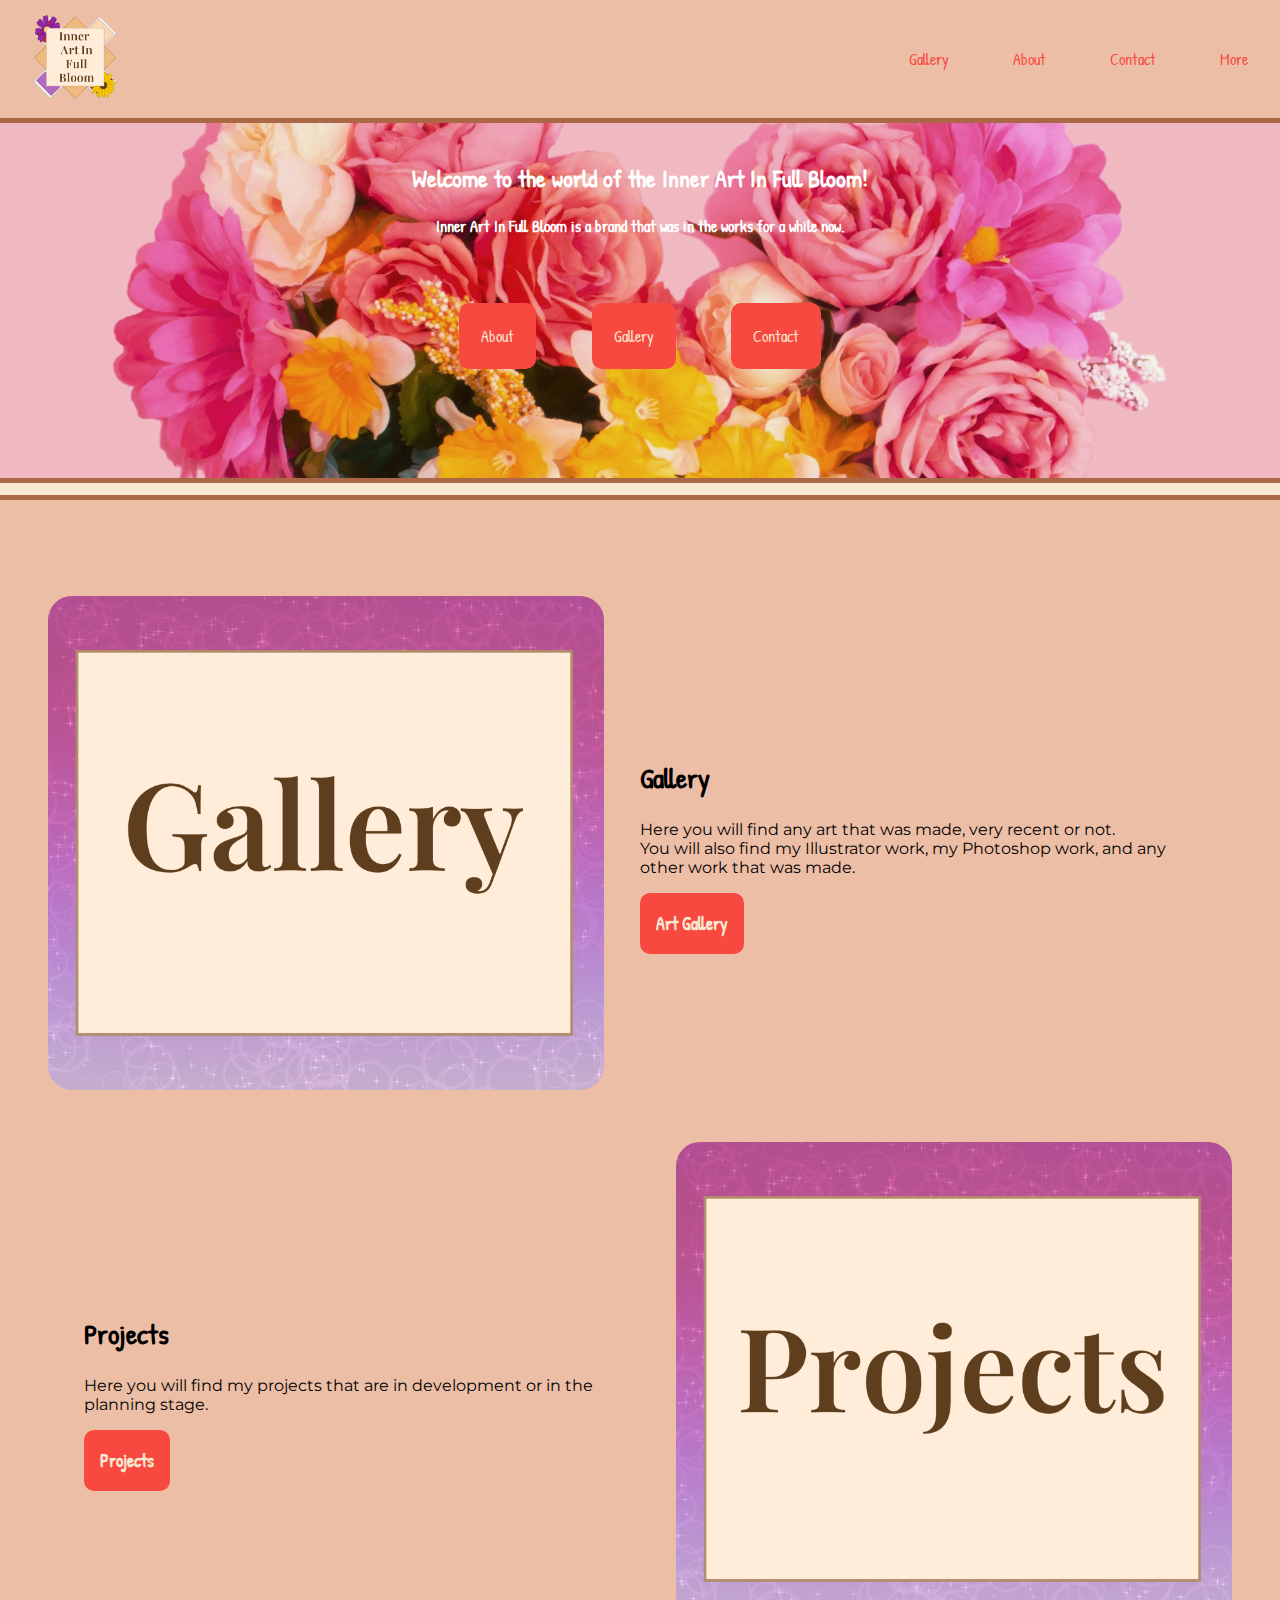
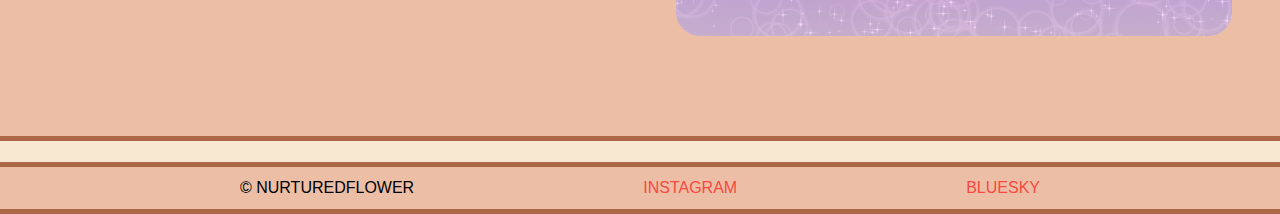
==== work-site/work-portfolio-site/index.html @ b7d17eaa "innerartinfullbloom-seven" ====
<!DOCTYPE html>
<html lang="en">
    <head>
        <meta charset="UTF-8">
        <meta name="viewport" content="width=device-width, initial-scale=1.0">
        <title>Home Page | Inner Art In Full Bloom</title>
        <link rel="stylesheet" href="https://cdnjs.cloudflare.com/ajax/libs/font-awesome/6.2.0/css/all.min.css" integrity="sha512-xh6O/CkQoPOWDdYTDqeRdPCVd1SpvCA9XXcUnZS2FmJNp1coAFzvtCN9BmamE+4aHK8yyUHUSCcJHgXloTyT2A==" crossorigin="anonymous" referrerpolicy="no-referrer" />
        <link href="css/style.css" rel="stylesheet">
    </head>
    <body>
        <div id="navbar">
            <a href="index.html" id="logo">
                <img
                    src="images/Inner Art In Full Bloom Logo (Final).png"
                    alt="inner art in full bloom logo"
                >
            </a>
            <div class="dropdown-container">
                <a href="gallery.html">Gallery</a>
            </div>
            <div class="dropdown-container">
                <a href="#">About <i class="fa-solid fa-chevron-down"></i></a>
                <div class="dropdown-menu">
                    <a href="about.html">About</a>
                    <a href="#">Tools & Programs Used</a>
                </div>
            </div>
            <a href="#">Contact</a>
            <div class="dropdown-container">
                <a href="#">More <i class="fa-solid fa-chevron-down"></i></a>
                <div class="dropdown-menu">
                    <a href="#">Projects</a>
                    <a href="#">Freelance Work</a>
                </div>
            </div>
        </div>
        <div id="hero">
            <div class="hero-content">
                <h2>
                    Welcome to the world of the
                    Inner Art In Full Bloom!
                </h2>
                <h4>
                    Inner Art In Full Bloom is a brand
                    that was in the works for a while
                    now.
                </h4>
                <div>
                    <a href="about.html">About</a>
                    <a href="gallery.html">Gallery</a>
                    <a href="#">Contact</a>
                </div>
            </div>
        </div>
        <div id="main-section">
            <div class="single-column">
                <div class="side-by-side">
                    <div class="image-container">
                        <img
                            src="images/gallery_section_image.png"
                            alt="art gallery section image"
                        >
                    </div>
                    <div class="text-container">
                        <h2>Gallery</h2>
                        <p>
                            Here you will find any
                            art that was made,
                            very recent or not.
                            <br>
                            You will also find my
                            Illustrator work, my
                            Photoshop work, and
                            any other work that
                            was made.
                        </p>
                        <a href="#">Art Gallery</a>
                    </div>
                </div>
                <div class="side-by-side">
                    <div class="text-container">
                        <h2>Projects</h2>
                        <p>
                            Here you will find my
                            projects that are in
                            development or in the
                            planning stage.
                        </p>
                        <a href="#">Projects</a>
                    </div>
                    <div class="image-container">
                        <img
                            src="images/project_section_image.png"
                            alt="projects section image"
                        >
                    </div>
                </div>
            </div>
        </div>
        <div class="spacer"></div>
        <div id="footer">
            <div id="footer-navbar">
                <span>&copy; NURTUREDFLOWER</span>
                <a href="https://www.instagram.com/innerartinfullbloom/">
                    INSTAGRAM
                </a>
                <a href="https://bsky.app/profile/artinfullbloom.bsky.social">
                    BLUESKY
                </a>
            </div>
        </div>
    </body>
</html>
---- work-site/work-portfolio-site/css/style.css ----
@import url('https://fonts.googleapis.com/css2?family=Bodoni+Moda+SC:ital,opsz,wght@0,6..96,400..900;1,6..96,400..900&family=Cormorant+Garamond&family=Crimson+Text&family=Englebert&family=Karma&family=Lobster&family=Lugrasimo&family=Mate&family=Montserrat:ital,wght@0,100..900;1,100..900&family=Patrick+Hand&family=Patrick+Hand+SC&family=Sofia&display=swap');

* {
    box-sizing: border-box;
}

body {
    margin: 0px;
    font-family: sans-serif;
}

body {
    background-color: #f8e7d1;
}

#navbar {
    font-family: "Patrick Hand", serif;
    font-weight: 400;
    font-style: normal;
    background-color: #EDBEA6;
    display: flex;
    align-items: center;
    border-bottom: 5px solid #ac6846;
}

#navbar a {
    display: inline-block;
    text-decoration: none;
    color: #F84941;
    padding: 48px 32px;
}

#navbar #logo {
    margin-right: auto;
    padding-top: 13px;
    padding-bottom: 12px;
}

#navbar #logo img {
    width: 86px;
}

#navbar a:hover {
    background-color: #f8e7d1;
    margin: 0px;
}

.dropdown-container {
    position: relative;
}

.dropdown-menu {
    position: absolute;
    opacity: 0;
    visibility: hidden;
    transition: 
        opacity 0.25s,
        visibility 0.25s;
}

.dropdown-container:last-child .dropdown-menu {
    right: 0px;
}

.dropdown-container:hover .dropdown-menu {
    opacity: 1;
    visibility: visible;
}

.dropdown-menu a {
    background-color: #f8e7d1;
    width: 100%;
    min-width: 200px;
}

#navbar .dropdown-menu a:hover {
    background: #f8d6c5;
}

#hero {
    background-image: url("../images/center_hero.png");
    height: 40vh;
    background-size: cover;
    background-position: center center;
    display: flex;
    justify-content: center;
    align-items: center;
    border-bottom: 5px solid #ac6846;
}

#hero .hero-content {
    text-align: center;
    color: white;
    font-family: "Patrick Hand", serif;
    font-weight: 400;
    font-style: normal;
}

#hero a {
    display: inline-block;
    background-color: #F84941;
    color: #f8e7d1;
    text-decoration: none;
    padding: 22px;
    margin: 5vh 2vw 10vh;
    border-radius: 10px;
}

#hero a:hover {
    background-color: #ac352e;
}

.single-column {
    min-width: 600px;
    max-width: 1200px;
    margin: 0px auto;
}

#main-section {
    background-color: #EDBEA6;
    padding: 48px;
    margin-top: 12px;
    margin-bottom: 12px;
    border-top: 5px solid #ac6846;
    border-bottom: 5px solid #ac6846;
}

.side-by-side {
    display: flex;
    align-items: center;
    margin: 48px 0px;
}

.side-by-side .image-container {
    flex: 1;
}

.side-by-side .text-container {
    flex: 1;
    padding: 36px;
    font-family: "Patrick Hand", serif;
    font-weight: 400;
    font-style: normal;
}

.side-by-side .image-container img {
    width: 100%;
    border-radius: 24px;
}

.side-by-side .text-container h2 {
    font-size: 28px;
}

.side-by-side .text-container p {
    font-size: 16px;
    font-family: "Montserrat", sans-serif;
    font-optical-sizing: auto;
    font-weight: normal;
    font-style: normal;
}

.side-by-side .text-container a {
    font-size: 18px;
    font-weight: bold;
    text-decoration: none;
    display: inline-block;
    background-color: #F84941;
    color: #f8e7d1;
    padding: 18px 16px;
    border-radius: 10px;
}

.side-by-side .text-container a:hover {
    background-color: #ac352e;
}

.center-column {
    background-color: #EDBEA6;
    width: 500px;
    margin: 0px auto;
    padding: 0px 24px;
    border-radius: 24px;
}

.center-column h1 {
    font-family: "Patrick Hand", serif;
    font-weight: bold;
    font-style: normal;
    text-align: center;
    padding-top: 24px;
    margin-top: 36px;
}

.center-column img {
    width: 100%;
    height: 100%;
    border-radius: 100%;
    padding: 16px;
}

.center-column p {
    font-family: "Montserrat", sans-serif;
    font-optical-sizing: auto;
    font-weight: normal;
    font-style: normal;
    font-size: 18px;
    text-align: center;
    margin: 10px;
    padding: 24px;
}

#layout {
    max-width: 800px;
    margin: 48px auto;
    text-align: center;
}

#layout h1 {
    font-family: "Patrick Hand", serif;
    font-weight: bold;
    font-style: normal;
    font-size: 38px;
}

#layout h3 {
    font-family: "Patrick Hand", serif;
    font-weight: bolder;
    font-style: normal;
    font-size: 24px;
}

#layout p {
    font-family: "Montserrat", sans-serif;
    font-optical-sizing: auto;
    font-weight: normal;
    font-style: normal;
}

.gallery {
    columns: 3 auto;
    column-gap: 24px;
}

.gallery img {
    width: 100%;
    margin-bottom: 24px;
}

.web-dev-gallery {
    display: grid;
    grid-template-columns: 1fr 1fr 1fr;
    gap: 24px;
    padding: 24px;
}

.web-dev-gallery .button {
    display: flex;
    justify-content: center;
    gap: 25px;
    padding-top: 24px;
}

.web-dev-gallery a {
    text-decoration: none;
    display: inline-block;
    color: #f8e7d1;
    background-color: #F84941;
    padding: 18px;
    border-radius: 10px;
}

.web-dev-gallery a:hover {
    background-color: #ac352e;
}

.web-dev-gallery img {
    width: 100%;
}

.spacer {
    height: 1vh;
}

#footer {
    background-color: #EDBEA6;
    padding: 12px;
    border-top: 5px solid #ac6846;
    border-bottom: 5px solid #ac6846;
}

#footer a {
    text-decoration: none;
    color: #F84941;
}

#footer-navbar {
    width: 800px;
    margin: 0px auto;
    display: flex;
    justify-content: space-between;
}
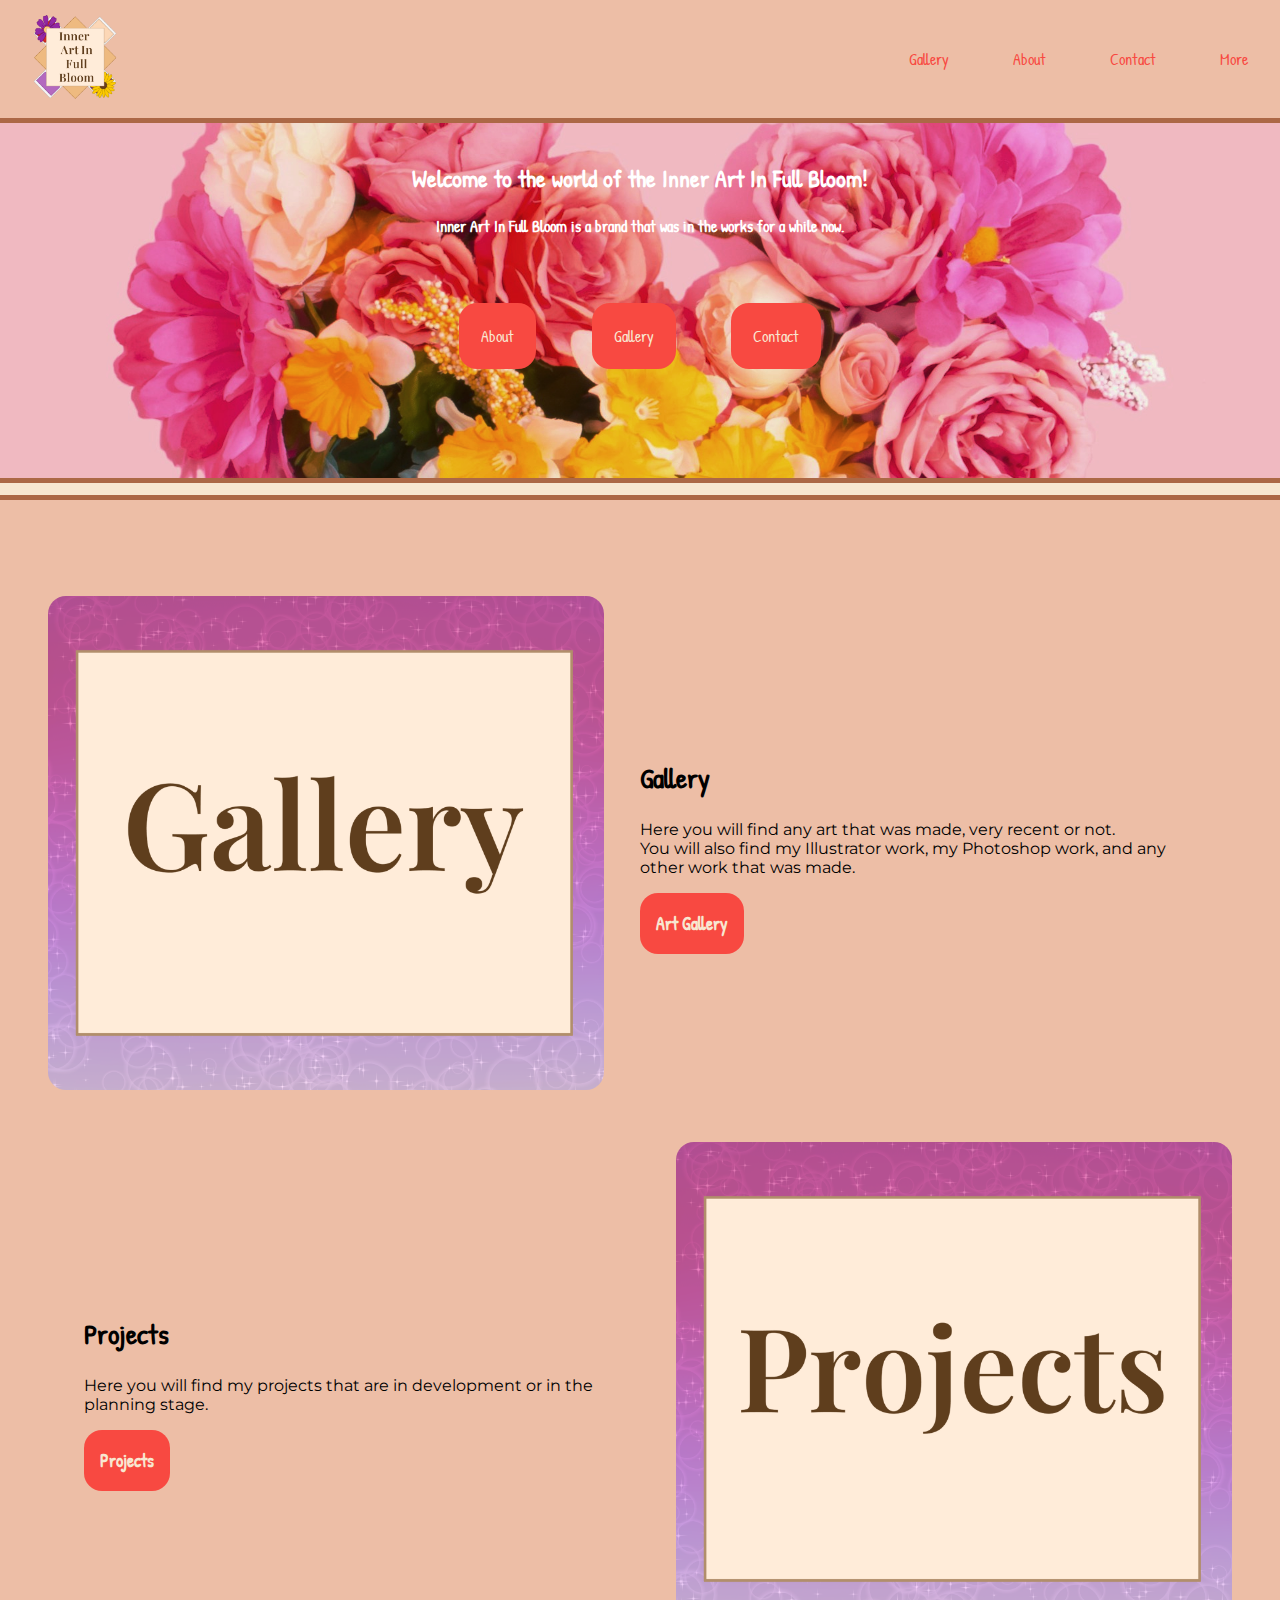
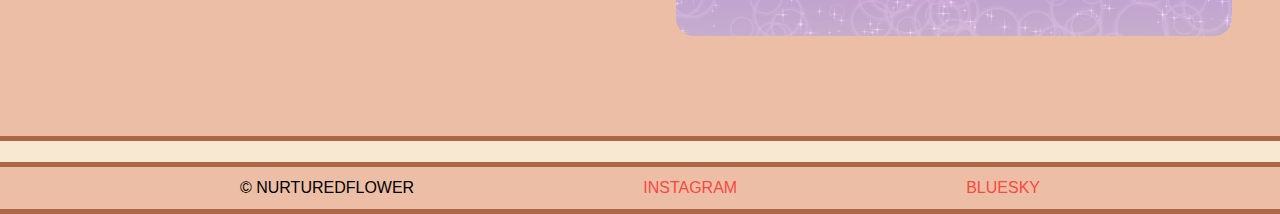
==== commit f66a5c18: "innerartinfullbloom-nine" ====
--- a/work-site/work-portfolio-site/index.html
+++ b/work-site/work-portfolio-site/index.html
@@ -22,7 +22,9 @@
                 <a href="#">About <i class="fa-solid fa-chevron-down"></i></a>
                 <div class="dropdown-menu">
                     <a href="about.html">About</a>
-                    <a href="#">Tools & Programs Used</a>
+                    <a href="tools-programs-used.html">
+                        Tools & Programs Used
+                    </a>
                 </div>
             </div>
             <a href="#">Contact</a>
--- a/work-site/work-portfolio-site/css/style.css
+++ b/work-site/work-portfolio-site/css/style.css
@@ -103,7 +103,7 @@
     text-decoration: none;
     padding: 22px;
     margin: 5vh 2vw 10vh;
-    border-radius: 10px;
+    border-radius: 18px;
 }
 
 #hero a:hover {
@@ -145,7 +145,7 @@
 
 .side-by-side .image-container img {
     width: 100%;
-    border-radius: 24px;
+    border-radius: 18px;
 }
 
 .side-by-side .text-container h2 {
@@ -168,7 +168,7 @@
     background-color: #F84941;
     color: #f8e7d1;
     padding: 18px 16px;
-    border-radius: 10px;
+    border-radius: 18px;
 }
 
 .side-by-side .text-container a:hover {
@@ -179,8 +179,8 @@
     background-color: #EDBEA6;
     width: 500px;
     margin: 0px auto;
-    padding: 0px 24px;
-    border-radius: 24px;
+    padding: 0px 32px;
+    border-radius: 14px;
 }
 
 .center-column h1 {
@@ -188,15 +188,17 @@
     font-weight: bold;
     font-style: normal;
     text-align: center;
-    padding-top: 24px;
-    margin-top: 36px;
+    padding-top: 12px;
+    padding-bottom: 12px;
+    margin-top: 18px;
+    margin-bottom: 18px;
 }
 
 .center-column img {
     width: 100%;
     height: 100%;
     border-radius: 100%;
-    padding: 16px;
+    padding: 18px;
 }
 
 .center-column p {
@@ -206,8 +208,8 @@
     font-style: normal;
     font-size: 18px;
     text-align: center;
-    margin: 10px;
-    padding: 24px;
+    margin-bottom: 18px;
+    padding-bottom: 18px;
 }
 
 #layout {
@@ -278,6 +280,49 @@
     width: 100%;
 }
 
+#card-section {
+    background-color: #EDBEA6;
+    color: white;
+    padding: 24px;
+    border-top: 5px solid #ac6846;
+    border-bottom: 5px solid #ac6846;
+}
+
+.card-container {
+    display: flex;
+    justify-content: space-between;
+}
+
+.card {
+    flex: 1;
+    border: 5px solid #ac6846;
+    padding: 32px;
+    text-align: center;
+    margin: 24px;
+}
+
+.card h3 {
+    font-family: "Patrick Hand", serif;
+    font-weight: bolder;
+    font-style: normal;
+    font-size: 24px;
+    margin: 0px;
+}
+
+.card p {
+    font-family: "Montserrat", sans-serif;
+    font-optical-sizing: auto;
+    font-weight: normal;
+    font-size: 16px;
+    margin: 24px 0px 0px;
+}
+
+.card img {
+    width: 100%;
+    padding: 18px;
+    border-radius: 32px;
+}
+
 .spacer {
     height: 1vh;
 }
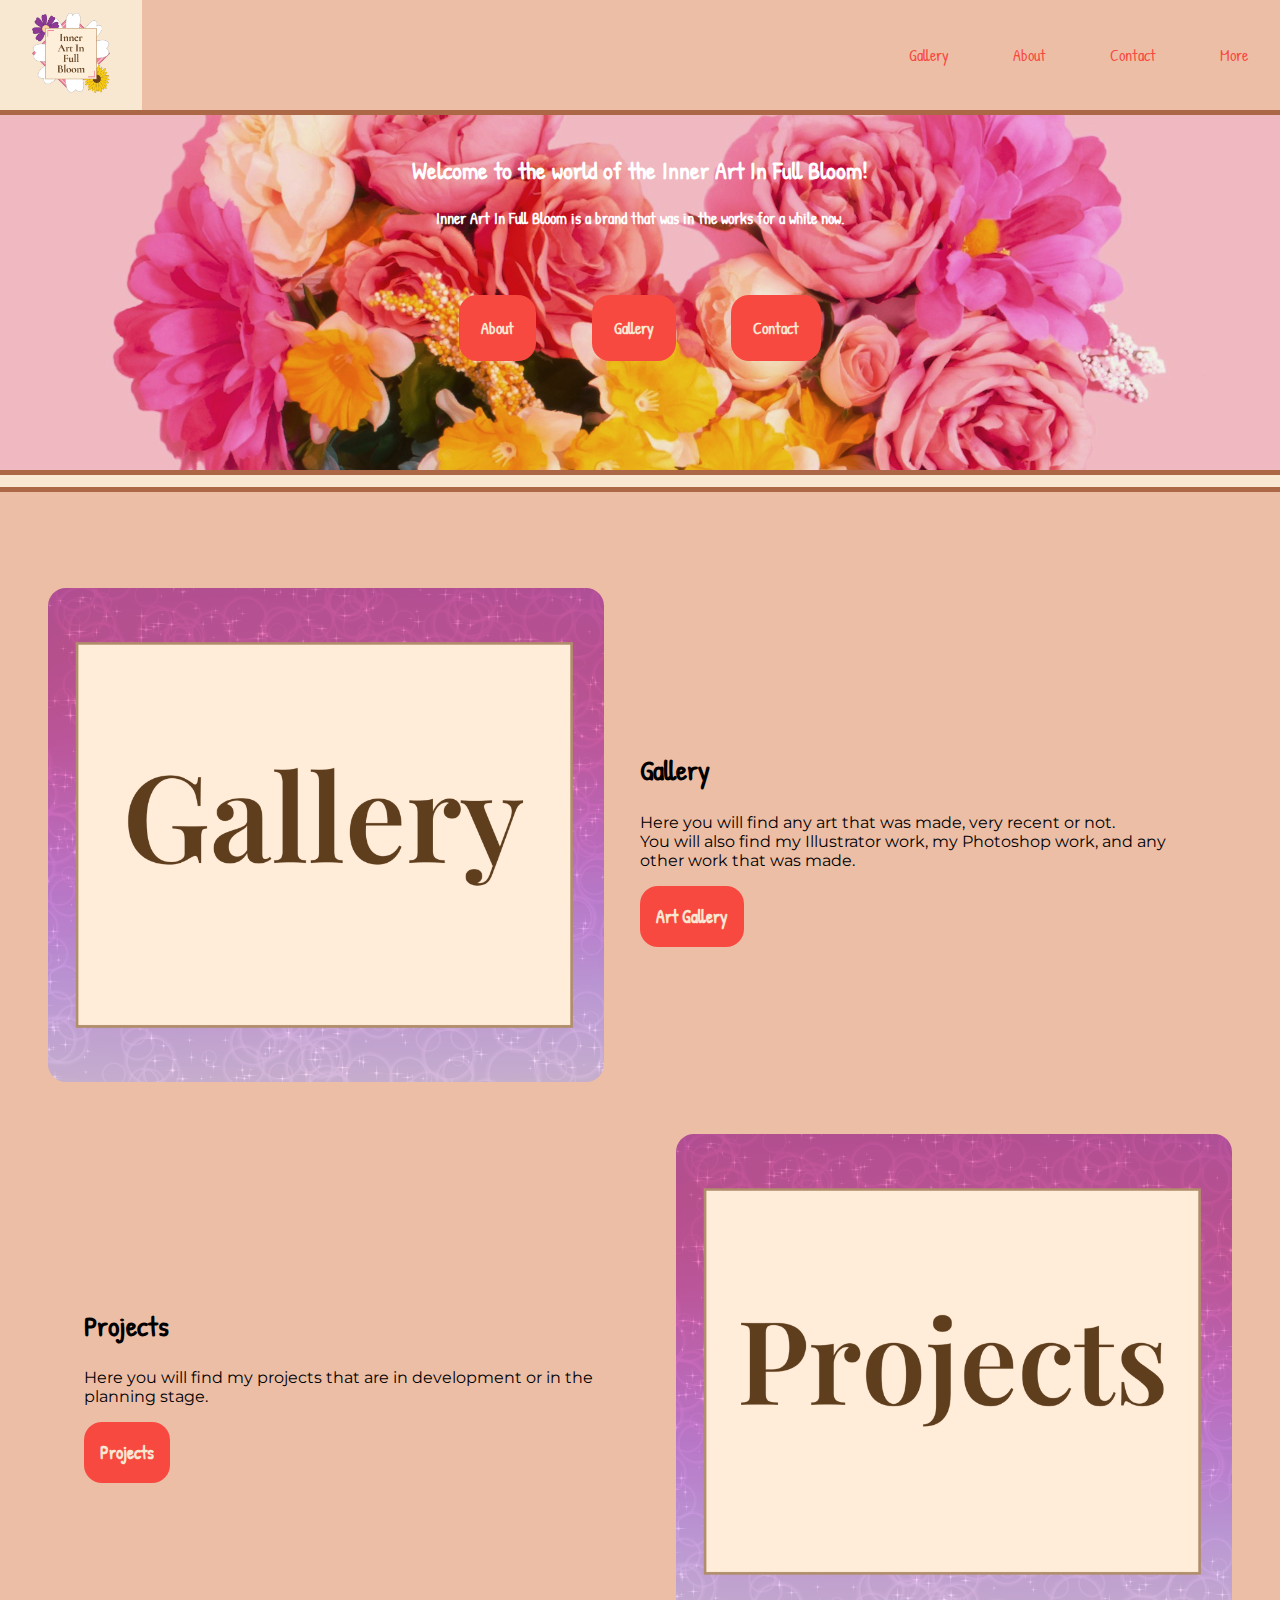
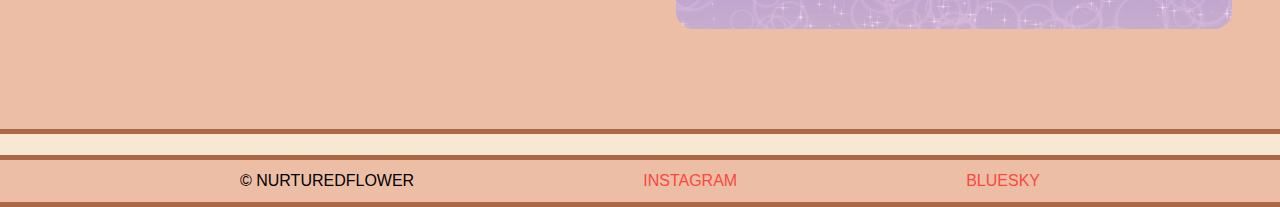
==== commit 95af3b34: "innerartinfullbloom-fifteen" ====
--- a/work-site/work-portfolio-site/index.html
+++ b/work-site/work-portfolio-site/index.html
@@ -11,7 +11,7 @@
         <div id="navbar">
             <a href="index.html" id="logo">
                 <img
-                    src="images/Inner Art In Full Bloom Logo (Final).png"
+                    src="images/PersonalBrandLogo_IWeilenmann.png"
                     alt="inner art in full bloom logo"
                 >
             </a>
@@ -27,7 +27,7 @@
                     </a>
                 </div>
             </div>
-            <a href="#">Contact</a>
+            <a href="contact.html">Contact</a>
             <div class="dropdown-container">
                 <a href="#">More <i class="fa-solid fa-chevron-down"></i></a>
                 <div class="dropdown-menu">
@@ -50,7 +50,7 @@
                 <div>
                     <a href="about.html">About</a>
                     <a href="gallery.html">Gallery</a>
-                    <a href="#">Contact</a>
+                    <a href="contact.html">Contact</a>
                 </div>
             </div>
         </div>
--- a/work-site/work-portfolio-site/css/style.css
+++ b/work-site/work-portfolio-site/css/style.css
@@ -15,8 +15,9 @@
 
 #navbar {
     font-family: "Patrick Hand", serif;
-    font-weight: 400;
-    font-style: normal;
+    font-weight: normal;
+    font-style: normal;
+    font-size: 16px;
     background-color: #EDBEA6;
     display: flex;
     align-items: center;
@@ -27,7 +28,7 @@
     display: inline-block;
     text-decoration: none;
     color: #F84941;
-    padding: 48px 32px;
+    padding: 43px 32px;
 }
 
 #navbar #logo {
@@ -37,7 +38,7 @@
 }
 
 #navbar #logo img {
-    width: 86px;
+    width: 78px;
 }
 
 #navbar a:hover {
@@ -92,7 +93,7 @@
     text-align: center;
     color: white;
     font-family: "Patrick Hand", serif;
-    font-weight: 400;
+    font-weight: bold;
     font-style: normal;
 }
 
@@ -213,7 +214,7 @@
 }
 
 #layout {
-    max-width: 800px;
+    max-width: 650px;
     margin: 48px auto;
     text-align: center;
 }
@@ -264,6 +265,9 @@
 }
 
 .web-dev-gallery a {
+    font-family: "Patrick Hand", serif;
+    font-weight: bold;
+    font-style: normal;
     text-decoration: none;
     display: inline-block;
     color: #f8e7d1;
@@ -323,6 +327,47 @@
     border-radius: 32px;
 }
 
+form {
+    background-color: #EDBEA6;
+    padding: 36px;
+    border: 2px solid #ac6846;
+    border-radius: 10px;
+}
+
+form div label {
+    display: block;
+    margin-bottom: 8px;
+    font-weight: bold;
+}
+
+input,
+select,
+textarea {
+    padding: 12px;
+    width: 100%;
+    box-sizing: border-box;
+    border: 1px solid #ac6846;
+    margin-bottom: 16px;
+}
+
+textarea {
+    font-family: sans-serif;
+}
+
+input[type=submit] {
+    width: auto;
+    background-color: #F84941;
+    color: white;
+    border: 0;
+    border-radius: 10px;
+    min-width: 75px;
+}
+
+input:not(:focus):not(:placeholder-shown):invalid {
+    background-color: lightcoral;
+    border: 2px solid red;
+}
+
 .spacer {
     height: 1vh;
 }
@@ -344,4 +389,42 @@
     margin: 0px auto;
     display: flex;
     justify-content: space-between;
+}
+
+/* Tablet Breakpoint */
+@media screen and (max-width: 768px) and (min-width: 481px) {
+    #navbar {
+        flex-direction: column;
+        align-items: center;
+    }
+
+    #navbar #logo {
+        margin-right: 0px;
+    }
+
+    #navbar a {
+        width: 100%;
+        text-align: center;
+    }
+
+    #navbar .dropdown-menu a:hover {
+        width: 100%;
+        text-align: center;
+    }
+
+    #hero {
+        flex-direction: column;
+    }
+
+    #hero .hero-content {
+        position: relative;
+    }
+
+    #hero .hero-content h2 {
+        font-size: 34px;
+    }
+
+    #hero .hero-content h4 {
+        font-size: 20px;
+    }
 }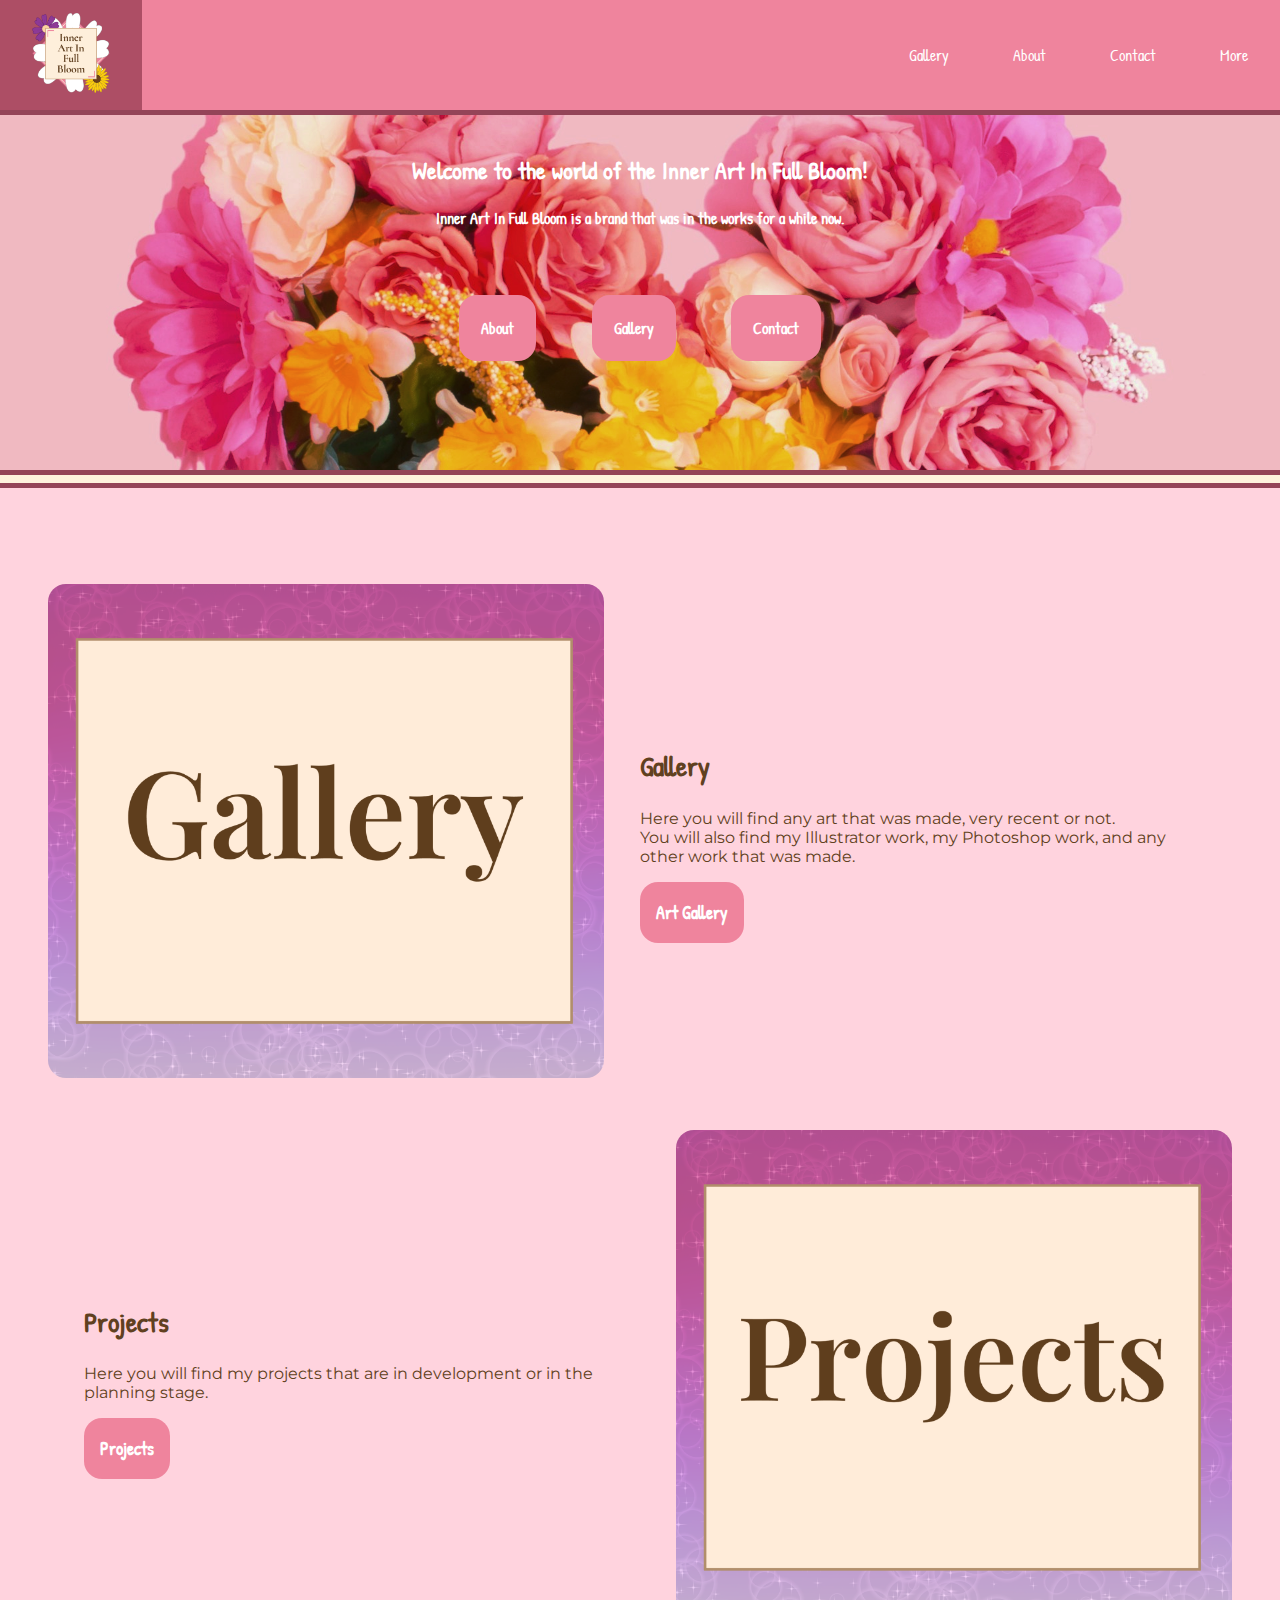
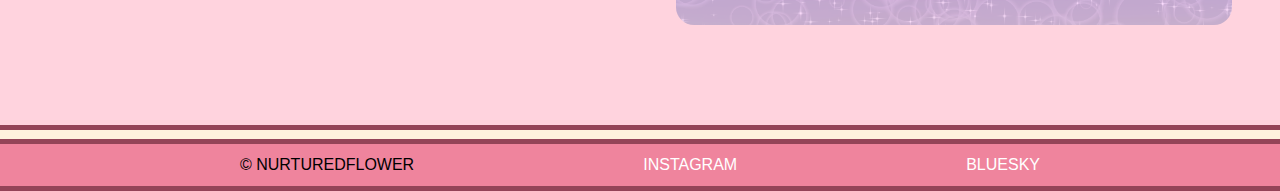
==== commit 83a1ee94: "innerartinfullbloom-twenty-one" ====
--- a/work-site/work-portfolio-site/index.html
+++ b/work-site/work-portfolio-site/index.html
@@ -32,7 +32,7 @@
                 <a href="#">More <i class="fa-solid fa-chevron-down"></i></a>
                 <div class="dropdown-menu">
                     <a href="#">Projects</a>
-                    <a href="#">Freelance Work</a>
+                    <a href="#">Commissions</a>
                 </div>
             </div>
         </div>
--- a/work-site/work-portfolio-site/css/style.css
+++ b/work-site/work-portfolio-site/css/style.css
@@ -10,7 +10,7 @@
 }
 
 body {
-    background-color: #f8e7d1;
+    background-color: #FEF2DD;
 }
 
 #navbar {
@@ -18,17 +18,17 @@
     font-weight: normal;
     font-style: normal;
     font-size: 16px;
-    background-color: #EDBEA6;
+    background-color: #ef849d;
     display: flex;
     align-items: center;
-    border-bottom: 5px solid #ac6846;
+    border-bottom: 5px solid #944458;
 }
 
 #navbar a {
     display: inline-block;
     text-decoration: none;
-    color: #F84941;
-    padding: 43px 32px;
+    color: #FFFFFF;
+    padding: 44px 32px;
 }
 
 #navbar #logo {
@@ -42,7 +42,7 @@
 }
 
 #navbar a:hover {
-    background-color: #f8e7d1;
+    background-color: #ad4e65;
     margin: 0px;
 }
 
@@ -69,13 +69,13 @@
 }
 
 .dropdown-menu a {
-    background-color: #f8e7d1;
+    background-color: #ef849d;
     width: 100%;
     min-width: 200px;
 }
 
 #navbar .dropdown-menu a:hover {
-    background: #f8d6c5;
+    background: #ad4e65;
 }
 
 #hero {
@@ -86,7 +86,7 @@
     display: flex;
     justify-content: center;
     align-items: center;
-    border-bottom: 5px solid #ac6846;
+    border-bottom: 5px solid #944458;
 }
 
 #hero .hero-content {
@@ -99,8 +99,8 @@
 
 #hero a {
     display: inline-block;
-    background-color: #F84941;
-    color: #f8e7d1;
+    background-color: #ef849d;
+    color: #FFFFFF;
     text-decoration: none;
     padding: 22px;
     margin: 5vh 2vw 10vh;
@@ -108,7 +108,7 @@
 }
 
 #hero a:hover {
-    background-color: #ac352e;
+    background-color: #ad4e65;
 }
 
 .single-column {
@@ -118,12 +118,12 @@
 }
 
 #main-section {
-    background-color: #EDBEA6;
+    background-color: #ffd3de;
     padding: 48px;
-    margin-top: 12px;
-    margin-bottom: 12px;
-    border-top: 5px solid #ac6846;
-    border-bottom: 5px solid #ac6846;
+    margin-top: 8px;
+    margin-bottom: 0px;
+    border-top: 5px solid #944458;
+    border-bottom: 5px solid #944458;
 }
 
 .side-by-side {
@@ -142,6 +142,7 @@
     font-family: "Patrick Hand", serif;
     font-weight: 400;
     font-style: normal;
+    color: #604020;
 }
 
 .side-by-side .image-container img {
@@ -166,18 +167,18 @@
     font-weight: bold;
     text-decoration: none;
     display: inline-block;
-    background-color: #F84941;
-    color: #f8e7d1;
+    background-color: #ef849d;
+    color: #ffffff;
     padding: 18px 16px;
     border-radius: 18px;
 }
 
 .side-by-side .text-container a:hover {
-    background-color: #ac352e;
+    background-color: #ad4e65;
 }
 
 .center-column {
-    background-color: #EDBEA6;
+    background-color: #ffaabf;
     width: 500px;
     margin: 0px auto;
     padding: 0px 32px;
@@ -188,6 +189,7 @@
     font-family: "Patrick Hand", serif;
     font-weight: bold;
     font-style: normal;
+    color: #604020;
     text-align: center;
     padding-top: 12px;
     padding-bottom: 12px;
@@ -208,6 +210,7 @@
     font-weight: normal;
     font-style: normal;
     font-size: 18px;
+    color: #604020;
     text-align: center;
     margin-bottom: 18px;
     padding-bottom: 18px;
@@ -224,6 +227,7 @@
     font-weight: bold;
     font-style: normal;
     font-size: 38px;
+    color: #604020;
 }
 
 #layout h3 {
@@ -231,6 +235,7 @@
     font-weight: bolder;
     font-style: normal;
     font-size: 24px;
+    color: #604020;
 }
 
 #layout p {
@@ -238,6 +243,42 @@
     font-optical-sizing: auto;
     font-weight: normal;
     font-style: normal;
+    color: #604020;
+}
+
+#email-button {
+    text-align: center;
+    padding-bottom: 25px;
+}
+
+.email-button {
+    display: inline-block;
+    padding: 10px 20px;
+    background-color: #ef849d;
+    color: #ffffff;
+    text-decoration: none;
+    border-radius: 5px;
+    font-weight: bold;
+}
+
+.email-button:hover {
+    background-color: #ad4e65;
+}
+
+#center-column {
+    max-width: 800px;
+    margin-left: auto;
+    margin-right: auto;
+}
+
+#center-column .image-container {
+    display: grid;
+    grid-template-columns: 1fr 1fr;
+}
+
+#center-column .image-container img {
+    width: 600px;
+    padding: 24px 24px;
 }
 
 .gallery {
@@ -270,14 +311,14 @@
     font-style: normal;
     text-decoration: none;
     display: inline-block;
-    color: #f8e7d1;
-    background-color: #F84941;
+    color: #ffffff;
+    background-color: #ef849d;
     padding: 18px;
     border-radius: 10px;
 }
 
 .web-dev-gallery a:hover {
-    background-color: #ac352e;
+    background-color: #ad4e65;
 }
 
 .web-dev-gallery img {
@@ -285,11 +326,11 @@
 }
 
 #card-section {
-    background-color: #EDBEA6;
+    background-color: #ffd3de;
     color: white;
     padding: 24px;
-    border-top: 5px solid #ac6846;
-    border-bottom: 5px solid #ac6846;
+    border-top: 5px solid #b1576e;
+    border-bottom: 5px solid #b1576e;
 }
 
 .card-container {
@@ -299,7 +340,7 @@
 
 .card {
     flex: 1;
-    border: 5px solid #ac6846;
+    border: 5px solid #b1576e;
     padding: 32px;
     text-align: center;
     margin: 24px;
@@ -310,6 +351,7 @@
     font-weight: bolder;
     font-style: normal;
     font-size: 24px;
+    color: #604020;
     margin: 0px;
 }
 
@@ -318,6 +360,7 @@
     font-optical-sizing: auto;
     font-weight: normal;
     font-size: 16px;
+    color: #604020;
     margin: 24px 0px 0px;
 }
 
@@ -328,9 +371,9 @@
 }
 
 form {
-    background-color: #EDBEA6;
+    background-color: #ffd3de;
     padding: 36px;
-    border: 2px solid #ac6846;
+    border: 2px solid #965a69;
     border-radius: 10px;
 }
 
@@ -356,8 +399,8 @@
 
 input[type=submit] {
     width: auto;
-    background-color: #F84941;
-    color: white;
+    background-color: #ef849d;
+    color: #ffffff;
     border: 0;
     border-radius: 10px;
     min-width: 75px;
@@ -368,20 +411,42 @@
     border: 2px solid red;
 }
 
+footer #social-media .button {
+    font-family: "Patrick Hand", serif;
+    font-weight: bold;
+    font-style: normal;
+    text-decoration: none;
+    display: inline-block;
+    color: #ffffff;
+    background-color: #ef849d;
+    padding: 18px;
+    margin: 18px;
+    border-radius: 10px;
+}
+
+footer #social-media .button a {
+    text-decoration: none;
+    color: #ffffff;
+}
+
+footer #social-media .button:hover {
+    background-color: #ad4e65;
+}
+
 .spacer {
     height: 1vh;
 }
 
 #footer {
-    background-color: #EDBEA6;
+    background-color: #ef849d;
     padding: 12px;
-    border-top: 5px solid #ac6846;
-    border-bottom: 5px solid #ac6846;
+    border-top: 5px solid #944458;
+    border-bottom: 5px solid #944458;
 }
 
 #footer a {
     text-decoration: none;
-    color: #F84941;
+    color: #ffffff;
 }
 
 #footer-navbar {
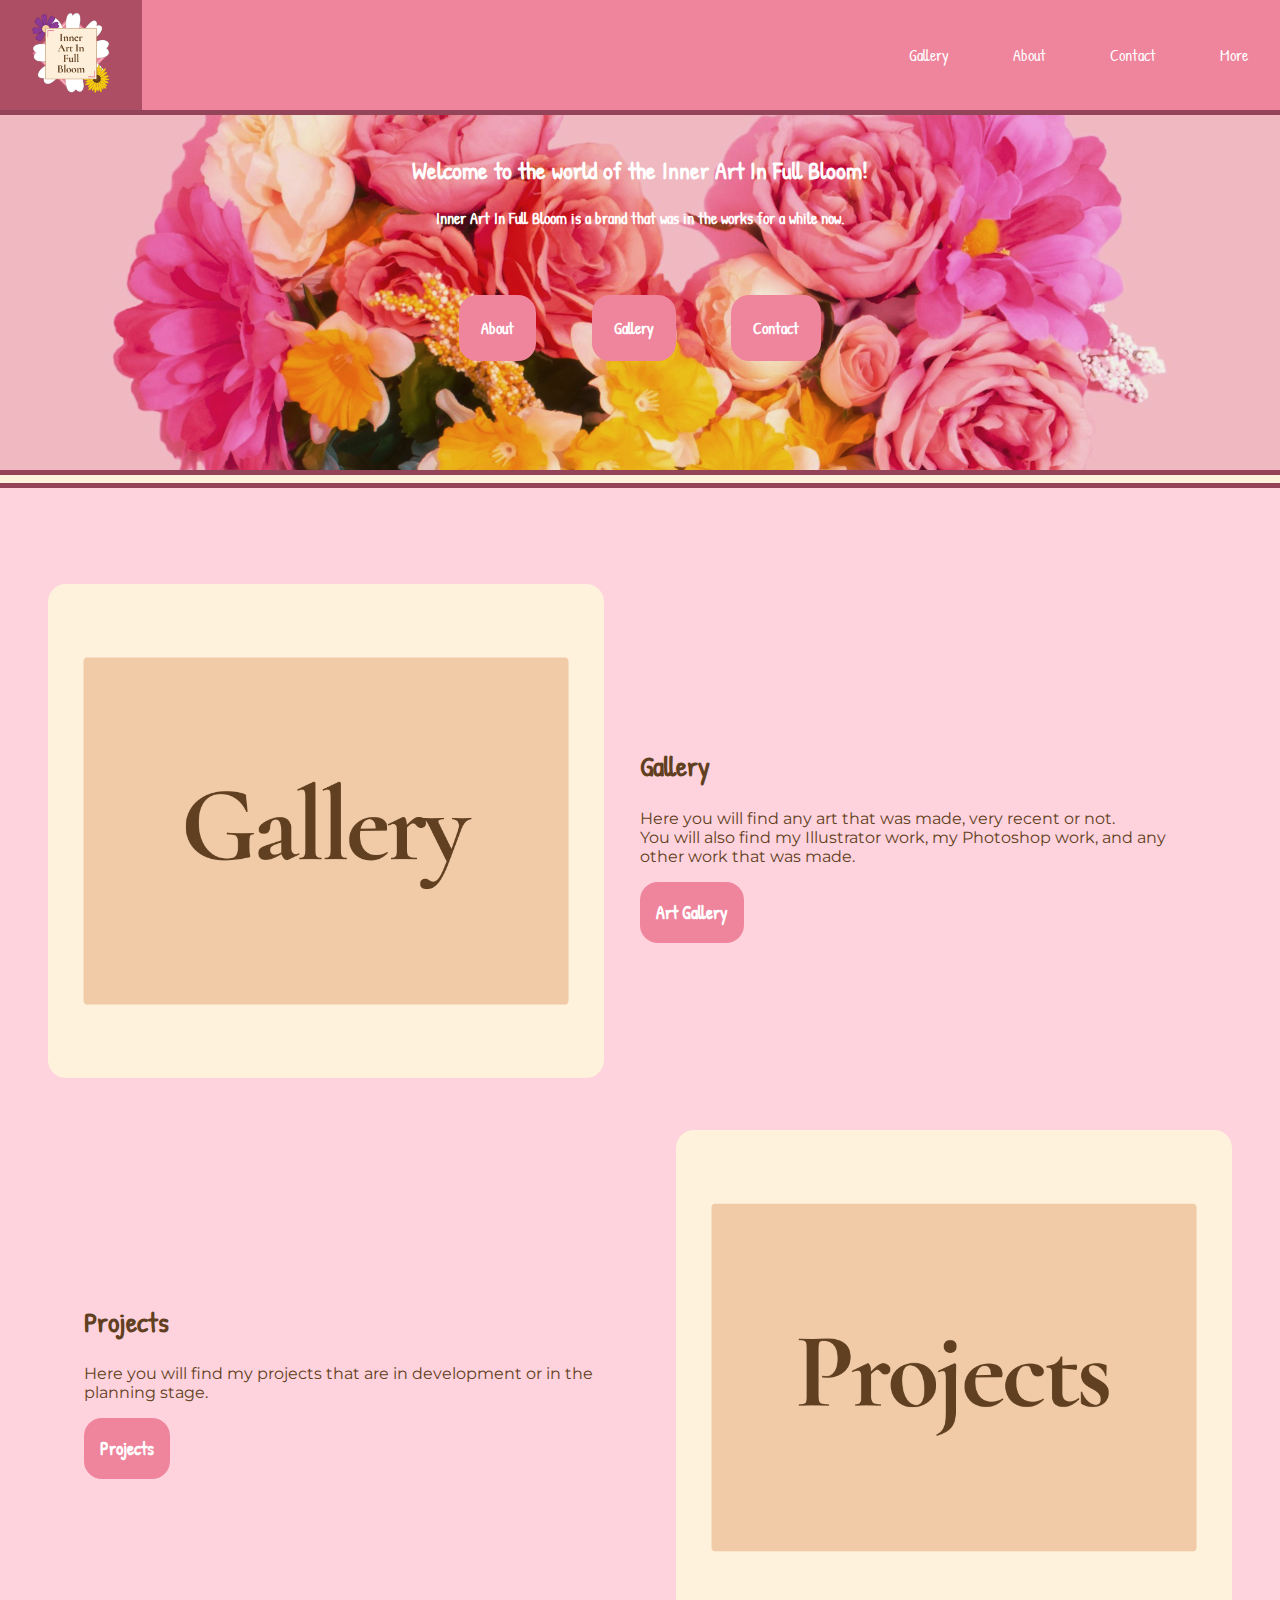
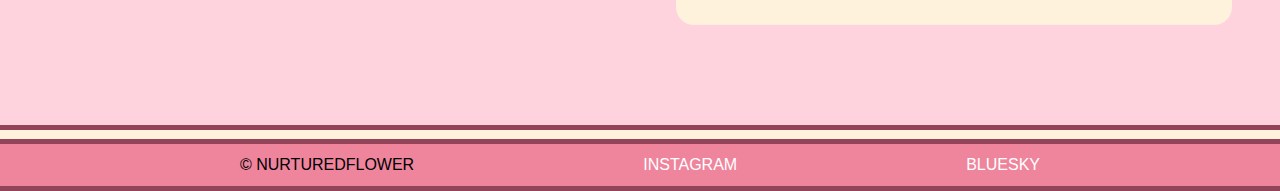
==== commit d32cc47a: "innerartinfullbloom-twenty-six" ====
--- a/work-site/work-portfolio-site/index.html
+++ b/work-site/work-portfolio-site/index.html
@@ -31,8 +31,8 @@
             <div class="dropdown-container">
                 <a href="#">More <i class="fa-solid fa-chevron-down"></i></a>
                 <div class="dropdown-menu">
+                    <a href="commissions.html">Commissions</a>
                     <a href="#">Projects</a>
-                    <a href="#">Commissions</a>
                 </div>
             </div>
         </div>
@@ -59,7 +59,7 @@
                 <div class="side-by-side">
                     <div class="image-container">
                         <img
-                            src="images/gallery_section_image.png"
+                            src="images/Gallery Section Image.png"
                             alt="art gallery section image"
                         >
                     </div>
@@ -76,7 +76,7 @@
                             any other work that
                             was made.
                         </p>
-                        <a href="#">Art Gallery</a>
+                        <a href="gallery.html">Art Gallery</a>
                     </div>
                 </div>
                 <div class="side-by-side">
@@ -92,7 +92,7 @@
                     </div>
                     <div class="image-container">
                         <img
-                            src="images/project_section_image.png"
+                            src="images/Project Section Image.png"
                             alt="projects section image"
                         >
                     </div>
--- a/work-site/work-portfolio-site/css/style.css
+++ b/work-site/work-portfolio-site/css/style.css
@@ -265,20 +265,18 @@
     background-color: #ad4e65;
 }
 
-#center-column {
-    max-width: 800px;
-    margin-left: auto;
-    margin-right: auto;
-}
-
-#center-column .image-container {
+.basic-grid-gallery {
     display: grid;
     grid-template-columns: 1fr 1fr;
-}
-
-#center-column .image-container img {
-    width: 600px;
-    padding: 24px 24px;
+    padding: 32px;
+    gap: 24px;
+    margin: 45px;
+    border: 10px solid #d07f93;
+    background-color: #ffd3de;
+}
+
+.basic-grid-gallery img {
+    width: 100%;
 }
 
 .gallery {
@@ -457,7 +455,7 @@
 }
 
 /* Tablet Breakpoint */
-@media screen and (max-width: 768px) and (min-width: 481px) {
+@media screen and (max-width: 850px) and (min-width: 481px) {
     #navbar {
         flex-direction: column;
         align-items: center;
